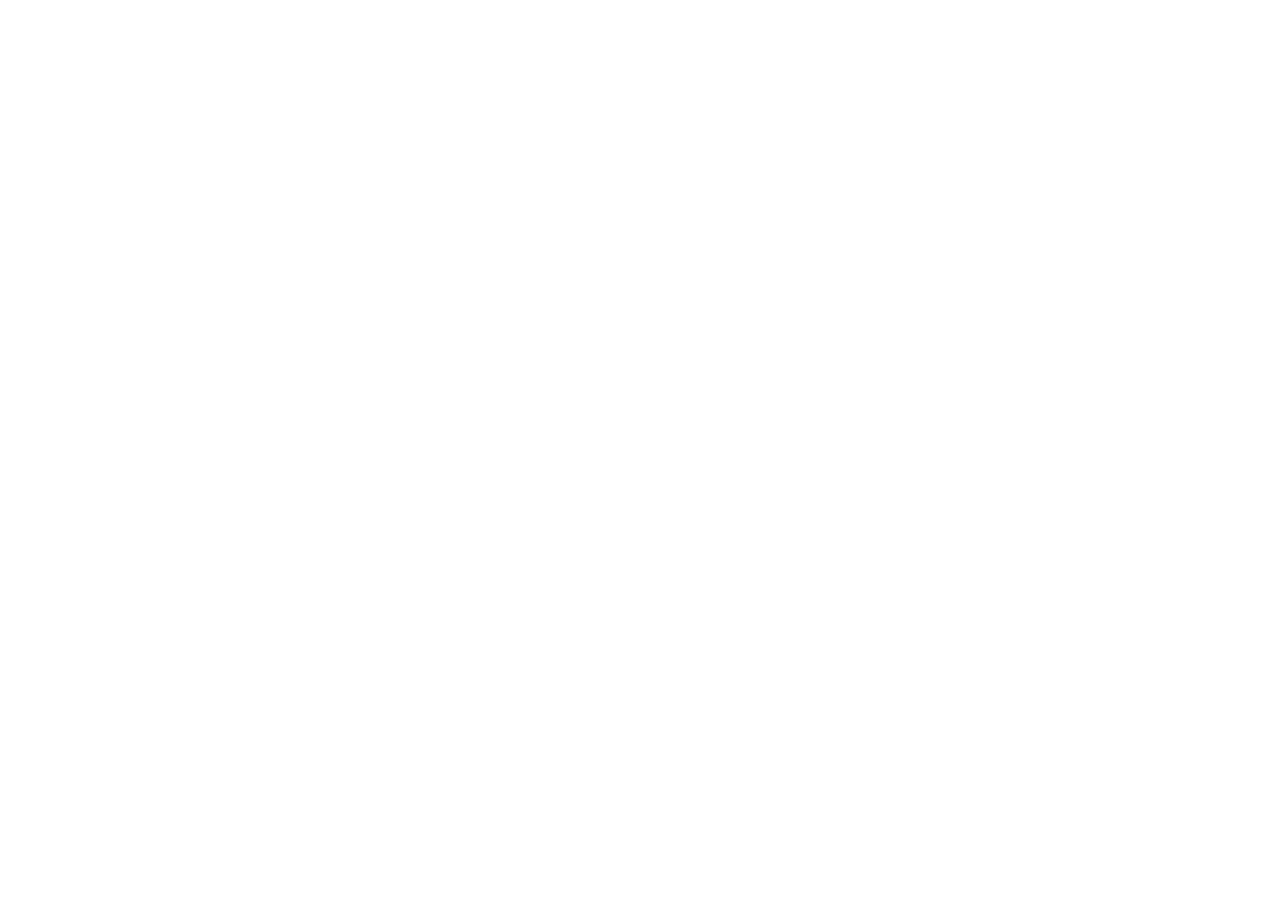
==== index.html @ 38820485 "prototype" ====
<!DOCTYPE html>
<html lang="en">
<head>
    <meta charset="UTF-8">
    <meta http-equiv="X-UA-Compatible" content="IE=edge">
    <meta name="viewport" content="width=, initial-scale=1.0">
    <title>Theetuin</title>
    <script src="https://aframe.io/releases/1.2.0/aframe.min.js"></script>
</head>
<body>
    <a-scene>
        <a-assets>
            <a-asset-item id="tree1-gltf" src="theetuin_modellen/Tree.glb"></a-asset-item>
            <a-asset-item id="tree2-gltf" src="theetuin_modellen/Tree2.glb"></a-asset-item>
            <a-asset-item id="table-gltf" src="theetuin_modellen/End Table.glb"></a-asset-item>
            <a-asset-item id="teapot-gltf" src="theetuin_modellen/Teapot.glb"></a-asset-item>
            <a-asset-item id="teacup-gltf" src="theetuin_modellen/Cup of tea.glb"></a-asset-item>
            <a-asset-item id="chair-gltf" src="theetuin_modellen/Chair.glb"></a-asset-item>
            <a-asset-item id="tafeltje-gltf" src="theetuin_modellen/tafeltje.glb"></a-asset-item>


            <!-- <img scr="/theetuin_modellen/brick.jpg" alt="" id="muur"></img> -->
        </a-assets>

        <a-camera id="js--camera">
            <a-cursor></a-cursor>
        </a-camera>

        <!-- <a-entity light="type: ambient; color: lightgray" position="0 20 0"></a-entity> -->
        <a-sky color="skyblue"></a-sky>

        <a-plane src="/theetuin_modellen/kasseien.jpg" color="#AAA5A5" repeat="15 15" position="0 0 0" rotation="-90 0 0" scale="20 20"></a-plane> <!--vloer-->
        <a-plane src="/theetuin_modellen/gras.jpg" repeat="6 6" position="-5 0.01 -5" rotation="-90 0 0" scale="6 6"></a-plane> <!--gras links voor-->
        <a-plane src="/theetuin_modellen/gras.jpg" repeat="6 6" position="-5 0.01 5" rotation="-90 0 0" scale="6 6"></a-plane> <!--gras links achter-->
        <a-plane src="/theetuin_modellen/gras.jpg" repeat="6 6" position="5 0.01 5" rotation="-90 0 0" scale="6 6"></a-plane> <!--gras rechts achter-->
        <a-plane src="/theetuin_modellen/gras.jpg" repeat="6 6" position="5 0.01 -5" rotation="-90 0 0" scale="6 6"></a-plane> <!--gras links achter-->

        <a-plane src="/theetuin_modellen/brick.jpg" repeat="10 10" color="#996141" position="10 5 0" rotation="0 -90 0" width="20" height="10"></a-plane> <!--rechts-->
        <a-plane src="/theetuin_modellen/brick.jpg" repeat="10 10" color="#996141" position="-10 5 0" rotation="0 90 0" width="20" height="10"></a-plane> <!--links-->
        <a-plane src="/theetuin_modellen/brick.jpg" repeat="10 10" color="#996141" position="0 5 -10" rotation="0 0 0" width="20" height="10"></a-plane> <!--voor-->
        <a-plane src="/theetuin_modellen/brick.jpg" repeat="10 10" color="#996141" position="0 5 10" rotation="180 0 0" width="20" height="10"></a-plane> <!--achter-->
        <a-plane src="/theetuin_modellen/deur.png" position="0 1 9.99" rotation="180 0 0" width="1.5" height="3"></a-plane> <!--achter-->


        <a-entity gltf-model="#tree1-gltf" position="-5 -0.5 -5" scale="1 1 1"></a-entity>
        <a-entity gltf-model="#tree1-gltf" position="5 0 7" scale="1 1 1"></a-entity>
        <a-entity gltf-model="#tree2-gltf" position="-3 2 7" scale="2 2 2"></a-entity>
        <a-entity gltf-model="#tree2-gltf" position="-6 2 4" scale="2 2 2"></a-entity>
        <!-- <a-entity gltf-model="#tree1-gltf" position="-2 0 6" rotation="0 60 0" scale="0.7 0.7 0.7"></a-entity>
        <a-entity gltf-model="#tree1-gltf" position="-4 0 -8" rotation="0 140 0" scale="0.8 0.8 0.8"></a-entity>
        <a-entity gltf-model="#tree2-gltf" position="3 2 4" scale="2 2 2"></a-entity>
        <a-entity gltf-model="#tree2-gltf" position="7 3 -5" scale="2.5 2.5 2.5"></a-entity> -->
        <!-- <a-entity gltf-model="#table-gltf" position="-4 1 -1" rotation="0 90 0" scale="2 2 2"></a-entity> -->
        <a-entity gltf-model="#tafeltje-gltf" position="-4 0.3 -1" rotation="0 90 0" scale="0.6 0.6 0.6"></a-entity>
        <a-entity gltf-model="#teacup-gltf" position="-3.7 0.9 -1.1" scale="0.06 0.06 0.06"></a-entity>
        <a-entity gltf-model="#teacup-gltf" position="-4.2 0.9 -0.8" scale="0.06 0.06 0.06"></a-entity>
        <a-entity gltf-model="#chair-gltf" position="-3 0 -1" rotation="0 180 0" scale="0.1 0.1 0.1" class="clickable js--place"></a-entity>
        <a-entity gltf-model="#chair-gltf" position="-5 0 -1" rotation="0 0 0" scale="0.1 0.1 0.1" class="clickable js--place"></a-entity>

        <a-entity gltf-model="#tafeltje-gltf" position="4 0.3 1" rotation="0 90 0" scale="0.6 0.6 0.6"></a-entity>
        <a-entity gltf-model="#chair-gltf" position="3 0 1" rotation="0 0 0" scale="0.1 0.1 0.1" class="clickable js--place"></a-entity>
        <a-entity gltf-model="#chair-gltf" position="5 0 1" rotation="0 180 0" scale="0.1 0.1 0.1" class="clickable js--place"></a-entity>
        <a-entity gltf-model="#chair-gltf" position="3.5 0 0" rotation="0 290 0" scale="0.1 0.1 0.1" class="clickable js--place"></a-entity>
        <a-entity gltf-model="#teacup-gltf" position="4 0.9 0.8" scale="0.06 0.06 0.06"></a-entity>

        <!-- <a-entity gltf-model="#teapot-gltf" position="-1 1 0"></a-entity> -->
        <a-entity gltf-model="#tafeltje-gltf" position="-0.5 0.3 -6" rotation="0 0 0" scale="0.6 0.6 0.6"></a-entity>
        <a-entity gltf-model="#chair-gltf" position="-0.5 0 -7" rotation="0 270 0" scale="0.1 0.1 0.1" class="clickable js--place"></a-entity>
        <a-entity gltf-model="#chair-gltf" position="-1 0 -5" rotation="0 45 0" scale="0.1 0.1 0.1" class="clickable js--place"></a-entity>

    </a-scene>
</body>
</html>
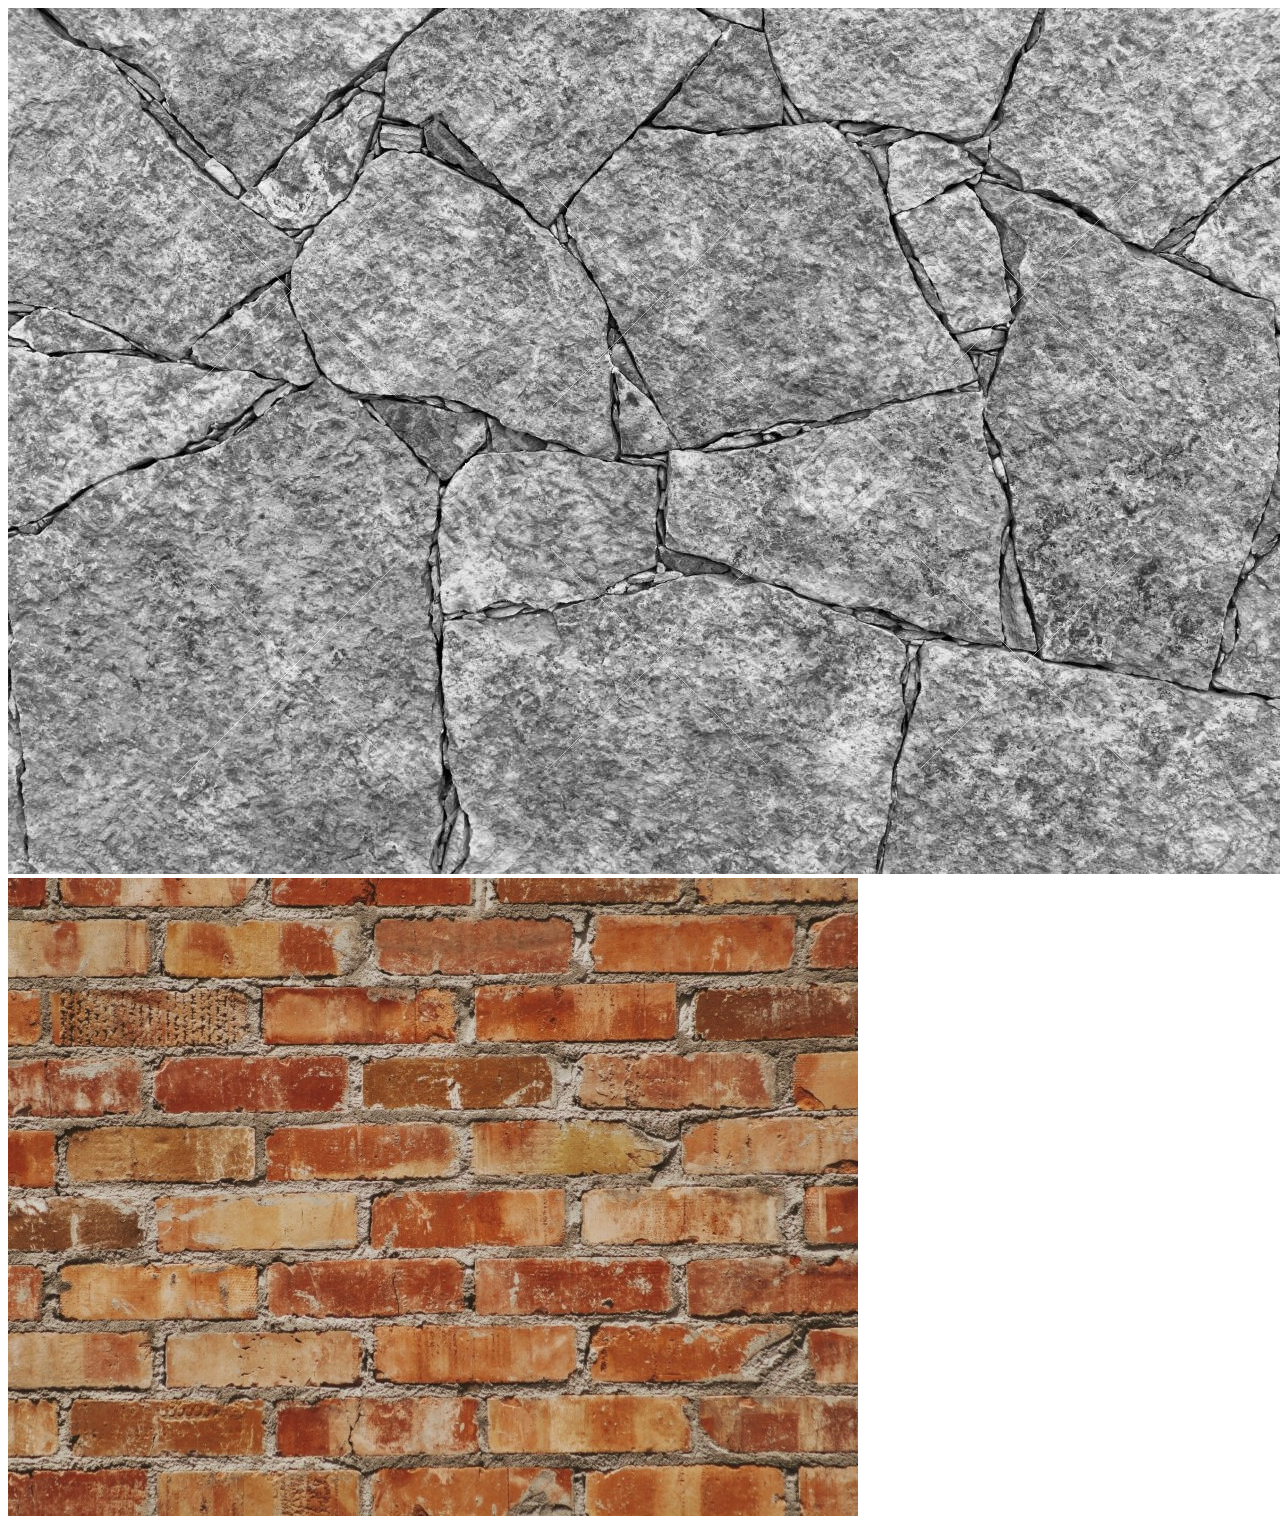
==== commit e1bb8f38: "proto" ====
--- a/index.html
+++ b/index.html
@@ -3,71 +3,65 @@
 <head>
     <meta charset="UTF-8">
     <meta http-equiv="X-UA-Compatible" content="IE=edge">
-    <meta name="viewport" content="width=, initial-scale=1.0">
-    <title>Theetuin</title>
+    <meta name="viewport" content="width=device-width, initial-scale=1.0">
+    <title>proto 1</title>
+    <script src="main.js" defer></script>
     <script src="https://aframe.io/releases/1.2.0/aframe.min.js"></script>
 </head>
-<body>
+<body onload="main()">
     <a-scene>
         <a-assets>
-            <a-asset-item id="tree1-gltf" src="theetuin_modellen/Tree.glb"></a-asset-item>
-            <a-asset-item id="tree2-gltf" src="theetuin_modellen/Tree2.glb"></a-asset-item>
-            <a-asset-item id="table-gltf" src="theetuin_modellen/End Table.glb"></a-asset-item>
-            <a-asset-item id="teapot-gltf" src="theetuin_modellen/Teapot.glb"></a-asset-item>
-            <a-asset-item id="teacup-gltf" src="theetuin_modellen/Cup of tea.glb"></a-asset-item>
-            <a-asset-item id="chair-gltf" src="theetuin_modellen/Chair.glb"></a-asset-item>
-            <a-asset-item id="tafeltje-gltf" src="theetuin_modellen/tafeltje.glb"></a-asset-item>
+            <a-asset-item id="table" src="/models/table.glb"></a-asset-item>
+            <a-asset-item id="lightbulb" src="/models/lightbulb.glb"></a-asset-item>
+            <a-asset-item id="lightbulb_dark" src="/models/lightbulb_dark.glb"></a-asset-item>
+            <a-asset-item id="lightbulb_light" src="/models/lightbulb_light.glb"></a-asset-item>
 
-
-            <!-- <img scr="/theetuin_modellen/brick.jpg" alt="" id="muur"></img> -->
+            <img src="/models/ondergrond.png" alt="" id="grond">
+            <img src="/models/brick.jpg" alt="" id="brick">
         </a-assets>
 
-        <a-camera id="js--camera">
-            <a-cursor></a-cursor>
+        <a-camera position="0 0 0" id="js--camera">
+            <a-entity
+                cursor="fuse: true; fuseTimeout: 500"
+                position="0 0 -1"
+                geometry="primitive: ring; radiusInner: 0.02; radiusOuter: 0.035"
+                material="color: gold"
+                raycaster="far: 20; interval: 1000;"
+                id="js--cursor"
+                shader="flat"
+            ></a-entity>
         </a-camera>
 
-        <!-- <a-entity light="type: ambient; color: lightgray" position="0 20 0"></a-entity> -->
-        <a-sky color="skyblue"></a-sky>
+        <!-- default world -->
+        <a-sky color="#151515"></a-sky>
+        <a-entity light="type: ambient; color: #111111"></a-entity>
+        <a-plane height="50" width="50" rotation="-90 0 0" position="0 -3.5 -20" src="#grond" shadow="receive: true"
+        repeat="10 10"
+        ></a-plane>
 
-        <a-plane src="/theetuin_modellen/kasseien.jpg" color="#AAA5A5" repeat="15 15" position="0 0 0" rotation="-90 0 0" scale="20 20"></a-plane> <!--vloer-->
-        <a-plane src="/theetuin_modellen/gras.jpg" repeat="6 6" position="-5 0.01 -5" rotation="-90 0 0" scale="6 6"></a-plane> <!--gras links voor-->
-        <a-plane src="/theetuin_modellen/gras.jpg" repeat="6 6" position="-5 0.01 5" rotation="-90 0 0" scale="6 6"></a-plane> <!--gras links achter-->
-        <a-plane src="/theetuin_modellen/gras.jpg" repeat="6 6" position="5 0.01 5" rotation="-90 0 0" scale="6 6"></a-plane> <!--gras rechts achter-->
-        <a-plane src="/theetuin_modellen/gras.jpg" repeat="6 6" position="5 0.01 -5" rotation="-90 0 0" scale="6 6"></a-plane> <!--gras links achter-->
+        <!-- walls -->
+        <a-plane src="#brick" repeat="100 100" normal-scale="1 -1" height="15" width="50" rotation="0 90 0" position="-25 -3 -20" color="brown"></a-plane>
+        <a-plane src="#brick" repeat="100 100" normal-scale="1 -1" height="15" width="50" rotation="0 -90 0" position="25 -3 -20" color="brown"></a-plane>
 
-        <a-plane src="/theetuin_modellen/brick.jpg" repeat="10 10" color="#996141" position="10 5 0" rotation="0 -90 0" width="20" height="10"></a-plane> <!--rechts-->
-        <a-plane src="/theetuin_modellen/brick.jpg" repeat="10 10" color="#996141" position="-10 5 0" rotation="0 90 0" width="20" height="10"></a-plane> <!--links-->
-        <a-plane src="/theetuin_modellen/brick.jpg" repeat="10 10" color="#996141" position="0 5 -10" rotation="0 0 0" width="20" height="10"></a-plane> <!--voor-->
-        <a-plane src="/theetuin_modellen/brick.jpg" repeat="10 10" color="#996141" position="0 5 10" rotation="180 0 0" width="20" height="10"></a-plane> <!--achter-->
-        <a-plane src="/theetuin_modellen/deur.png" position="0 1 9.99" rotation="180 0 0" width="1.5" height="3"></a-plane> <!--achter-->
+        <a-plane src="#brick" repeat="100 100" normal-scale="1 -1" height="15" width="50" rotation="180 0 0" position="0 -3 5" color="brown"></a-plane>
+        <a-plane src="#brick" repeat="100 100" normal-scale="1 -1" height="15" width="50" rotation="0 0 0" position="0 -3 -45" color="brown"></a-plane>
 
-
-        <a-entity gltf-model="#tree1-gltf" position="-5 -0.5 -5" scale="1 1 1"></a-entity>
-        <a-entity gltf-model="#tree1-gltf" position="5 0 7" scale="1 1 1"></a-entity>
-        <a-entity gltf-model="#tree2-gltf" position="-3 2 7" scale="2 2 2"></a-entity>
-        <a-entity gltf-model="#tree2-gltf" position="-6 2 4" scale="2 2 2"></a-entity>
-        <!-- <a-entity gltf-model="#tree1-gltf" position="-2 0 6" rotation="0 60 0" scale="0.7 0.7 0.7"></a-entity>
-        <a-entity gltf-model="#tree1-gltf" position="-4 0 -8" rotation="0 140 0" scale="0.8 0.8 0.8"></a-entity>
-        <a-entity gltf-model="#tree2-gltf" position="3 2 4" scale="2 2 2"></a-entity>
-        <a-entity gltf-model="#tree2-gltf" position="7 3 -5" scale="2.5 2.5 2.5"></a-entity> -->
-        <!-- <a-entity gltf-model="#table-gltf" position="-4 1 -1" rotation="0 90 0" scale="2 2 2"></a-entity> -->
-        <a-entity gltf-model="#tafeltje-gltf" position="-4 0.3 -1" rotation="0 90 0" scale="0.6 0.6 0.6"></a-entity>
-        <a-entity gltf-model="#teacup-gltf" position="-3.7 0.9 -1.1" scale="0.06 0.06 0.06"></a-entity>
-        <a-entity gltf-model="#teacup-gltf" position="-4.2 0.9 -0.8" scale="0.06 0.06 0.06"></a-entity>
-        <a-entity gltf-model="#chair-gltf" position="-3 0 -1" rotation="0 180 0" scale="0.1 0.1 0.1" class="clickable js--place"></a-entity>
-        <a-entity gltf-model="#chair-gltf" position="-5 0 -1" rotation="0 0 0" scale="0.1 0.1 0.1" class="clickable js--place"></a-entity>
-
-        <a-entity gltf-model="#tafeltje-gltf" position="4 0.3 1" rotation="0 90 0" scale="0.6 0.6 0.6"></a-entity>
-        <a-entity gltf-model="#chair-gltf" position="3 0 1" rotation="0 0 0" scale="0.1 0.1 0.1" class="clickable js--place"></a-entity>
-        <a-entity gltf-model="#chair-gltf" position="5 0 1" rotation="0 180 0" scale="0.1 0.1 0.1" class="clickable js--place"></a-entity>
-        <a-entity gltf-model="#chair-gltf" position="3.5 0 0" rotation="0 290 0" scale="0.1 0.1 0.1" class="clickable js--place"></a-entity>
-        <a-entity gltf-model="#teacup-gltf" position="4 0.9 0.8" scale="0.06 0.06 0.06"></a-entity>
-
-        <!-- <a-entity gltf-model="#teapot-gltf" position="-1 1 0"></a-entity> -->
-        <a-entity gltf-model="#tafeltje-gltf" position="-0.5 0.3 -6" rotation="0 0 0" scale="0.6 0.6 0.6"></a-entity>
-        <a-entity gltf-model="#chair-gltf" position="-0.5 0 -7" rotation="0 270 0" scale="0.1 0.1 0.1" class="clickable js--place"></a-entity>
-        <a-entity gltf-model="#chair-gltf" position="-1 0 -5" rotation="0 45 0" scale="0.1 0.1 0.1" class="clickable js--place"></a-entity>
+        <!-- entities -->
+        <!-- scene 1 -->
+        <a-entity gltf-model="#table" position="0 -1.5 -8" rotation="0 90 0" ></a-entity>
+        <a-entity gltf-model="#lightbulb_light" position="3 -1.2 -9.3" rotation="75 0 50" scale="0.2 0.2 0.2">
+            <a-entity light="type: point; intensity: 0; distance: 20; decay: 10; castShadow: true;" position="0 10 0" id="js--light1"></a-entity>
+        </a-entity>
+        <!-- scene 2 -->
+        <a-entity gltf-model="#table" position="15 -1.5 -21" rotation="0 45 0" ></a-entity>
+        <a-entity gltf-model="#lightbulb_light" position="12 -1.2 -23" rotation="75 0 0" scale="0.2 0.2 0.2">
+            <a-entity light="type: point; intensity: 0; distance: 20; decay: 10; castShadow: true;" position="0 10 0" id="js--light2"></a-entity>
+        </a-entity>
+        <!-- scene 3 -->
+        <a-entity gltf-model="#table" position="-12.4 -1.5 -19"></a-entity>
+        <a-entity gltf-model="#lightbulb_light" position="-13.5 -1.2 -22" rotation="75 0 -75" scale="0.2 0.2 0.2">
+            <a-entity light="type: point; intensity: 0; distance: 20; decay: 10; castShadow: true;" position="0 10 0" id="js--light3"></a-entity>
+        </a-entity>
 
     </a-scene>
-</body>
-</html>
+</body>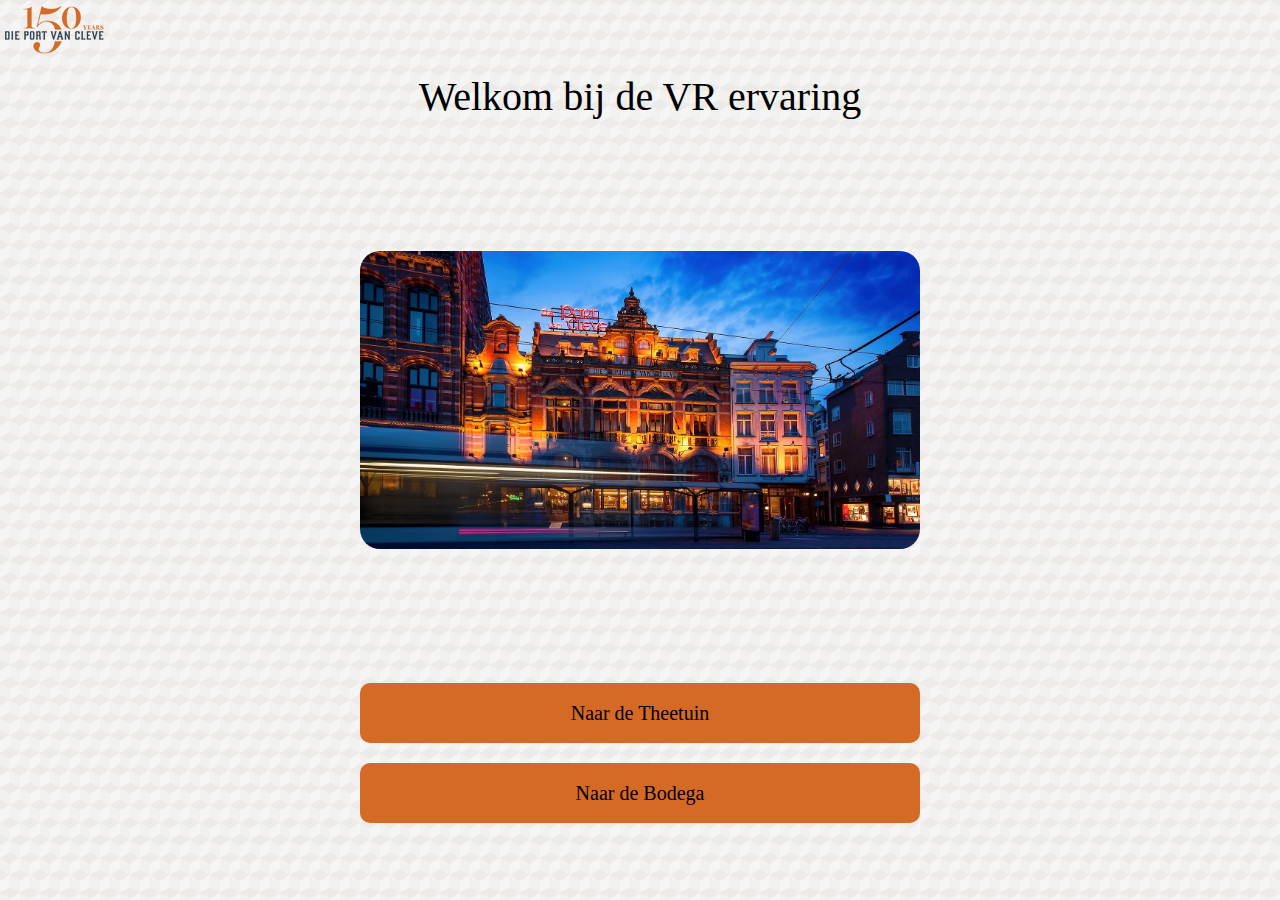
==== commit 61f6e5f3: "animations added" ====
--- a/index.html
+++ b/index.html
@@ -1,67 +1,39 @@
 <!DOCTYPE html>
 <html lang="en">
+
 <head>
     <meta charset="UTF-8">
     <meta http-equiv="X-UA-Compatible" content="IE=edge">
     <meta name="viewport" content="width=device-width, initial-scale=1.0">
-    <title>proto 1</title>
-    <script src="main.js" defer></script>
-    <script src="https://aframe.io/releases/1.2.0/aframe.min.js"></script>
+    <link rel="stylesheet" href="reset.css">
+    <link rel="stylesheet" href="style.css">
+    <script src="javascript/startmenu.js"></script>
+    <title>Die Port van Cleve</title>
 </head>
-<body onload="main()">
-    <a-scene>
-        <a-assets>
-            <a-asset-item id="table" src="/models/table.glb"></a-asset-item>
-            <a-asset-item id="lightbulb" src="/models/lightbulb.glb"></a-asset-item>
-            <a-asset-item id="lightbulb_dark" src="/models/lightbulb_dark.glb"></a-asset-item>
-            <a-asset-item id="lightbulb_light" src="/models/lightbulb_light.glb"></a-asset-item>
 
-            <img src="/models/ondergrond.png" alt="" id="grond">
-            <img src="/models/brick.jpg" alt="" id="brick">
-        </a-assets>
-
-        <a-camera position="0 0 0" id="js--camera">
-            <a-entity
-                cursor="fuse: true; fuseTimeout: 500"
-                position="0 0 -1"
-                geometry="primitive: ring; radiusInner: 0.02; radiusOuter: 0.035"
-                material="color: gold"
-                raycaster="far: 20; interval: 1000;"
-                id="js--cursor"
-                shader="flat"
-            ></a-entity>
-        </a-camera>
-
-        <!-- default world -->
-        <a-sky color="#151515"></a-sky>
-        <a-entity light="type: ambient; color: #111111"></a-entity>
-        <a-plane height="50" width="50" rotation="-90 0 0" position="0 -3.5 -20" src="#grond" shadow="receive: true"
-        repeat="10 10"
-        ></a-plane>
-
-        <!-- walls -->
-        <a-plane src="#brick" repeat="100 100" normal-scale="1 -1" height="15" width="50" rotation="0 90 0" position="-25 -3 -20" color="brown"></a-plane>
-        <a-plane src="#brick" repeat="100 100" normal-scale="1 -1" height="15" width="50" rotation="0 -90 0" position="25 -3 -20" color="brown"></a-plane>
-
-        <a-plane src="#brick" repeat="100 100" normal-scale="1 -1" height="15" width="50" rotation="180 0 0" position="0 -3 5" color="brown"></a-plane>
-        <a-plane src="#brick" repeat="100 100" normal-scale="1 -1" height="15" width="50" rotation="0 0 0" position="0 -3 -45" color="brown"></a-plane>
-
-        <!-- entities -->
-        <!-- scene 1 -->
-        <a-entity gltf-model="#table" position="0 -1.5 -8" rotation="0 90 0" ></a-entity>
-        <a-entity gltf-model="#lightbulb_light" position="3 -1.2 -9.3" rotation="75 0 50" scale="0.2 0.2 0.2">
-            <a-entity light="type: point; intensity: 0; distance: 20; decay: 10; castShadow: true;" position="0 10 0" id="js--light1"></a-entity>
-        </a-entity>
-        <!-- scene 2 -->
-        <a-entity gltf-model="#table" position="15 -1.5 -21" rotation="0 45 0" ></a-entity>
-        <a-entity gltf-model="#lightbulb_light" position="12 -1.2 -23" rotation="75 0 0" scale="0.2 0.2 0.2">
-            <a-entity light="type: point; intensity: 0; distance: 20; decay: 10; castShadow: true;" position="0 10 0" id="js--light2"></a-entity>
-        </a-entity>
-        <!-- scene 3 -->
-        <a-entity gltf-model="#table" position="-12.4 -1.5 -19"></a-entity>
-        <a-entity gltf-model="#lightbulb_light" position="-13.5 -1.2 -22" rotation="75 0 -75" scale="0.2 0.2 0.2">
-            <a-entity light="type: point; intensity: 0; distance: 20; decay: 10; castShadow: true;" position="0 10 0" id="js--light3"></a-entity>
-        </a-entity>
-
-    </a-scene>
-</body>+<body id="js--body">
+    <img src="img/DPVCJubileumLogo.webp" alt="150 jaar Die Port van Cleve" class="logo">
+    <section class="home__wrapper" id="js--home">
+        <h1 class="home__wrapper__titel">Welkom bij de VR ervaring</h1>
+        <img class="home__wrapper__img" src="img/dpvcGebouw.webp" alt="Die Port Van Cleve">
+        <section class="home__wrapper__buttons">
+            <p class="home__wrapper__buttons__button" id="js--theetuinKnop">Naar de Theetuin</p>
+            <p class="home__wrapper__buttons__button" id="js--bodegaKnop">Naar de Bodega</p>
+        </section>
+    </section>
+    <section class="theetuin__wrapper" id="js--theetuin">
+        <h1 class="theetuin__wrapper__titel">Bekijk de Theetuin</h1>
+        <p class="theetuin__wrapper__uitleg">Let op, deze ervaring gebruikt geluid en is dus ook het best te ervaren met een koptelefoon</p>
+        <p class="theetuin__wrapper__uitleg">U kunt zo uw telefoon rond u heen bewegen om rond te kijken in de kamer</p>
+        <a href="theetuin.html" class="theetuin__wrapper__button"><p>Naar de Theetuin</p></a>
+        <p class="terugknop" id="js--terugKnop1">terug naar het menu</p>
+    </section>
+    <section class="bodega__wrapper" id="js--bodega">
+        <h1 class="bodega__wrapper__titel">Bekijk de Bodega</h1>
+        <p class="bodega__wrapper__uitleg">Let op, deze ervaring gebruikt geluid en is dus ook het best te ervaren met een koptelefoon</p>
+        <p class="bodega__wrapper__uitleg">U kunt zo uw telefoon rond u heen bewegen om rond te kijken in de kamer</p>
+        <a href="bodega.html" class="bodega__wrapper__button"><p>Naar de Bodega</p></a>
+        <p class="terugknop" id="js--terugKnop2">terug naar het menu</p>
+    </section>
+</body>
+</html>--- a/style.css
+++ b/style.css
@@ -0,0 +1,162 @@
+*,
+*::before,
+*::after {
+    margin: 0;
+    padding: 0;
+    box-sizing: border-box;
+}
+
+html {
+    font-size: 62.5%;
+    font-family: 'Times New Roman', Times, serif;
+}
+
+body {
+    height: 100vh;
+    width: 100vw;
+    display: flex;
+    justify-content: center;
+    background-color: #f5f5f5;
+    /* code van magicpattern.design */
+    background-image: linear-gradient(30deg, #edebe7 12%, transparent 12.5%, transparent 87%, #edebe7 87.5%, #edebe7), linear-gradient(150deg, #edebe7 12%, transparent 12.5%, transparent 87%, #edebe7 87.5%, #edebe7), linear-gradient(30deg, #edebe7 12%, transparent 12.5%, transparent 87%, #edebe7 87.5%, #edebe7), linear-gradient(150deg, #edebe7 12%, transparent 12.5%, transparent 87%, #edebe7 87.5%, #edebe7), linear-gradient(60deg, #edebe777 25%, transparent 25.5%, transparent 75%, #edebe777 75%, #edebe777), linear-gradient(60deg, #edebe777 25%, transparent 25.5%, transparent 75%, #edebe777 75%, #edebe777);
+    background-size: 20px 35px;
+    background-position: 0 0, 0 0, 10px 18px, 10px 18px, 0 0, 10px 18px;
+    /* einde achtergrond code */
+}
+
+.logo {
+    position: fixed;
+    left: 0;
+    right: 0;
+}
+
+.home__wrapper {
+    position: absolute;
+    max-width: 700px;
+    height: 100%;
+    width: 100%;
+    display: flex;
+    justify-content: center;
+    flex-wrap: wrap;
+    align-items: center;
+}
+
+.home__wrapper__titel {
+    width: 80%;
+    font-size: 4rem;
+    text-align: center;
+    padding: 2rem;
+}
+
+.home__wrapper__img {
+    width: 80%;
+    border-radius: 2rem;
+}
+
+.home__wrapper__buttons {
+    width: 80%;
+}
+
+.home__wrapper__buttons__button {
+    background-color: #d56a27;
+    margin: 2rem 0;
+    font-size: 2rem;
+    padding: 2rem;
+    border-radius: 1rem;
+    text-align: center;
+    cursor: pointer;
+}
+
+a {
+    color: inherit;
+    text-decoration: none;
+}
+
+.theetuin__wrapper {
+    position: absolute;
+    max-width: 700px;
+    height: 100%;
+    width: 100%;
+    opacity: 0;
+    display: none;
+    justify-content: center;
+    flex-wrap: wrap;
+    align-items: center;
+}
+
+.theetuin__wrapper__titel {
+    width: 80%;
+    font-size: 4rem;
+    text-align: center;
+    padding: 2rem;
+}
+
+.theetuin__wrapper__button {
+    width: 80%;
+    background-color: #d56a27;
+    margin: 2rem 0;
+    font-size: 2rem;
+    padding: 2rem;
+    border-radius: 1rem;
+    text-align: center;
+    align-self: flex-end;
+    cursor: pointer;
+}
+
+.theetuin__wrapper__uitleg {
+    width: 80%;
+    font-size: 2rem;
+    text-align: left;
+}
+
+.theetuin__wrapper__uitleg:nth-of-type(2) {
+    text-align: right;
+}
+
+.bodega__wrapper {
+    position: absolute;
+    max-width: 700px;
+    height: 100%;
+    width: 100%;
+    opacity: 0;
+    display: none;
+    justify-content: center;
+    flex-wrap: wrap;
+    align-items: center;
+}
+
+.bodega__wrapper__titel {
+    width: 80%;
+    font-size: 4rem;
+    text-align: center;
+    padding: 2rem;
+}
+
+.bodega__wrapper__button {
+    width: 80%;
+    background-color: #d56a27;
+    margin: 2rem 0;
+    font-size: 2rem;
+    padding: 2rem;
+    border-radius: 1rem;
+    text-align: center;
+    align-self: flex-end;
+    cursor: pointer;
+}
+
+.bodega__wrapper__uitleg {
+    width: 80%;
+    font-size: 2rem;
+    text-align: left;
+}
+
+.bodega__wrapper__uitleg:nth-of-type(2) {
+    text-align: right;
+}
+
+.terugknop {
+    font-size: 1.5rem;
+    padding: 2rem;
+    align-self: flex-start;
+    cursor: pointer;
+}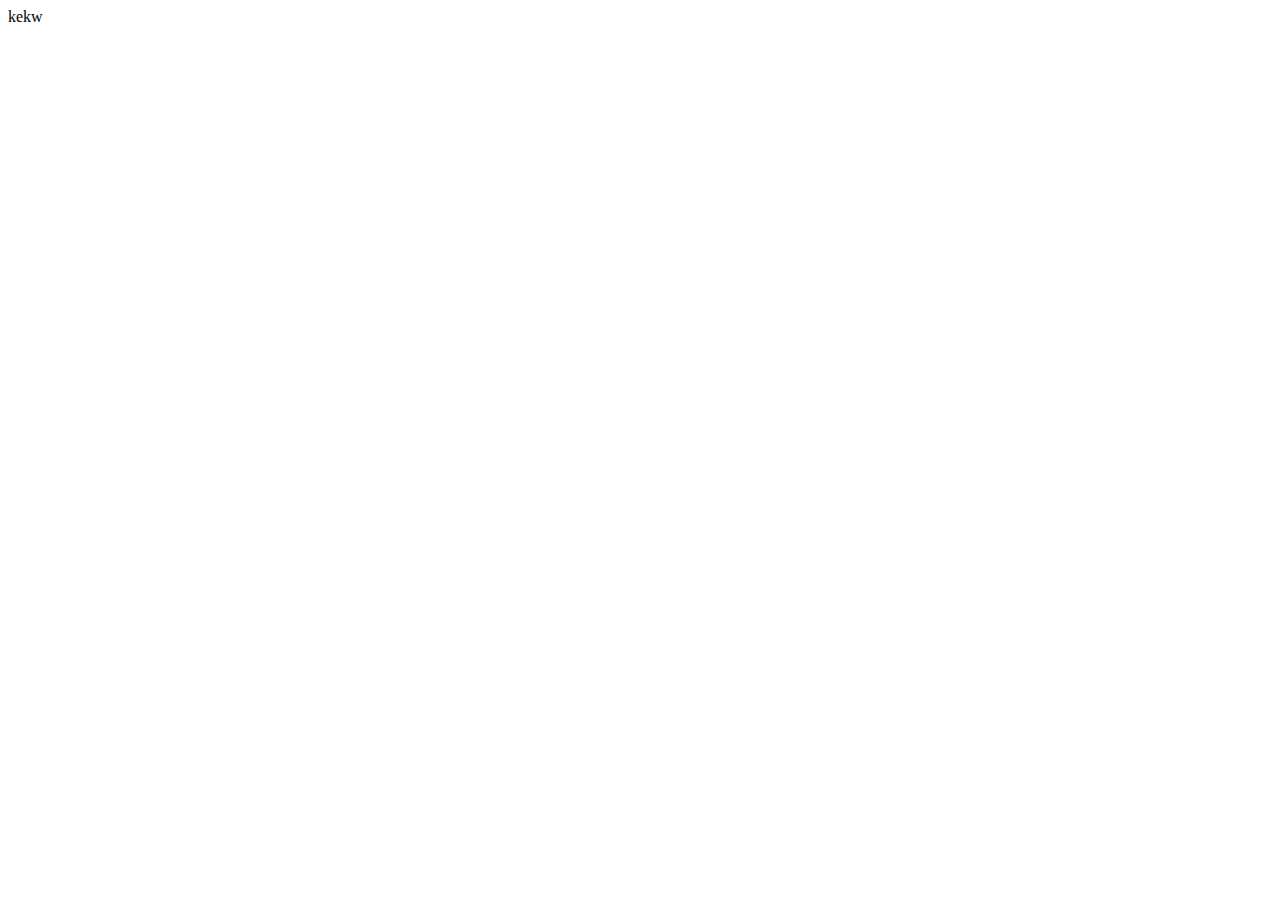
==== commit cea83c80: "einde hopelijk" ====
--- a/index.html
+++ b/index.html
@@ -1,39 +1,12 @@
 <!DOCTYPE html>
 <html lang="en">
-
 <head>
     <meta charset="UTF-8">
     <meta http-equiv="X-UA-Compatible" content="IE=edge">
     <meta name="viewport" content="width=device-width, initial-scale=1.0">
-    <link rel="stylesheet" href="reset.css">
-    <link rel="stylesheet" href="style.css">
-    <script src="javascript/startmenu.js"></script>
-    <title>Die Port van Cleve</title>
+    <title>kek</title>
 </head>
-
-<body id="js--body">
-    <img src="img/DPVCJubileumLogo.webp" alt="150 jaar Die Port van Cleve" class="logo">
-    <section class="home__wrapper" id="js--home">
-        <h1 class="home__wrapper__titel">Welkom bij de VR ervaring</h1>
-        <img class="home__wrapper__img" src="img/dpvcGebouw.webp" alt="Die Port Van Cleve">
-        <section class="home__wrapper__buttons">
-            <p class="home__wrapper__buttons__button" id="js--theetuinKnop">Naar de Theetuin</p>
-            <p class="home__wrapper__buttons__button" id="js--bodegaKnop">Naar de Bodega</p>
-        </section>
-    </section>
-    <section class="theetuin__wrapper" id="js--theetuin">
-        <h1 class="theetuin__wrapper__titel">Bekijk de Theetuin</h1>
-        <p class="theetuin__wrapper__uitleg">Let op, deze ervaring gebruikt geluid en is dus ook het best te ervaren met een koptelefoon</p>
-        <p class="theetuin__wrapper__uitleg">U kunt zo uw telefoon rond u heen bewegen om rond te kijken in de kamer</p>
-        <a href="theetuin.html" class="theetuin__wrapper__button"><p>Naar de Theetuin</p></a>
-        <p class="terugknop" id="js--terugKnop1">terug naar het menu</p>
-    </section>
-    <section class="bodega__wrapper" id="js--bodega">
-        <h1 class="bodega__wrapper__titel">Bekijk de Bodega</h1>
-        <p class="bodega__wrapper__uitleg">Let op, deze ervaring gebruikt geluid en is dus ook het best te ervaren met een koptelefoon</p>
-        <p class="bodega__wrapper__uitleg">U kunt zo uw telefoon rond u heen bewegen om rond te kijken in de kamer</p>
-        <a href="bodega.html" class="bodega__wrapper__button"><p>Naar de Bodega</p></a>
-        <p class="terugknop" id="js--terugKnop2">terug naar het menu</p>
-    </section>
+<body>
+    <div>kekw</div>
 </body>
 </html>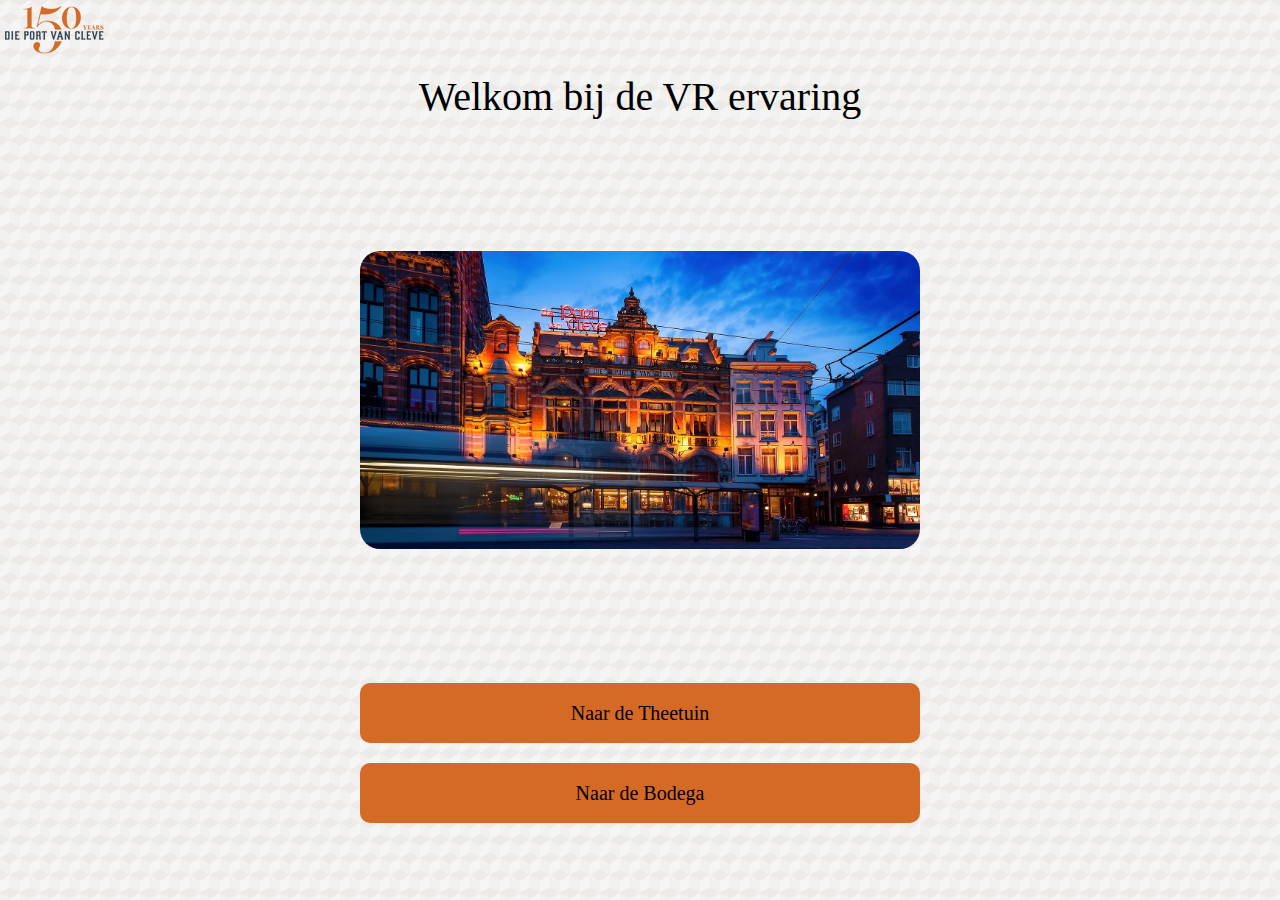
==== commit 7b37bcb2: "Merge remote-tracking branch 'origin/enrique'" ====
--- a/index.html
+++ b/index.html
@@ -4,9 +4,35 @@
     <meta charset="UTF-8">
     <meta http-equiv="X-UA-Compatible" content="IE=edge">
     <meta name="viewport" content="width=device-width, initial-scale=1.0">
-    <title>kek</title>
+    <link rel="stylesheet" href="reset.css">
+    <link rel="stylesheet" href="style.css">
+    <script src="javascript/startmenu.js"></script>
+    <title>Die Port van Cleve</title>
 </head>
-<body>
-    <div>kekw</div>
+
+<body id="js--body" class="home">
+    <img src="img/DPVCJubileumLogo.webp" alt="150 jaar Die Port van Cleve" class="logo">
+    <section class="home__wrapper" id="js--home">
+        <h1 class="home__wrapper__titel">Welkom bij de VR ervaring</h1>
+        <img class="home__wrapper__img" src="img/dpvcGebouw.webp" alt="Die Port Van Cleve">
+        <section class="home__wrapper__buttons">
+            <p class="home__wrapper__buttons__button" id="js--theetuinKnop">Naar de Theetuin</p>
+            <p class="home__wrapper__buttons__button" id="js--bodegaKnop">Naar de Bodega</p>
+        </section>
+    </section>
+    <section class="theetuin__wrapper" id="js--theetuin">
+        <h1 class="theetuin__wrapper__titel">Bekijk de Theetuin</h1>
+        <p class="theetuin__wrapper__uitleg">Let op, deze ervaring gebruikt geluid en is dus ook het best te ervaren met een koptelefoon</p>
+        <p class="theetuin__wrapper__uitleg">U kunt zo uw telefoon rond u heen bewegen om rond te kijken in de kamer</p>
+        <a href="theetuin.html" class="theetuin__wrapper__button"><p>Naar de Theetuin</p></a>
+        <p class="terugknop" id="js--terugKnop1">terug naar het menu</p>
+    </section>
+    <section class="bodega__wrapper" id="js--bodega">
+        <h1 class="bodega__wrapper__titel">Bekijk de Bodega</h1>
+        <p class="bodega__wrapper__uitleg">Let op, deze ervaring gebruikt geluid en is dus ook het best te ervaren met een koptelefoon</p>
+        <p class="bodega__wrapper__uitleg">U kunt zo uw telefoon rond u heen bewegen om rond te kijken in de kamer</p>
+        <a href="bodega.html" class="bodega__wrapper__button"><p>Naar de Bodega</p></a>
+        <p class="terugknop" id="js--terugKnop2">terug naar het menu</p>
+    </section>
 </body>
 </html>--- a/style.css
+++ b/style.css
@@ -0,0 +1,174 @@
+*,
+*::before,
+*::after {
+    margin: 0;
+    padding: 0;
+    box-sizing: border-box;
+}
+
+html {
+    font-size: 62.5%;
+    font-family: 'Times New Roman', Times, serif;
+}
+
+body {
+    height: 100vh;
+    width: 100vw;
+    display: flex;
+    justify-content: center;
+    background-color: #f5f5f5;
+    /* code van magicpattern.design */
+    
+    /* einde achtergrond code */
+}
+
+.home { 
+    /* met een beetje hulp van magicpattern.design */
+    background-image: linear-gradient(30deg, #edebe7 12%, transparent 12.5%, transparent 87%, #edebe7 87.5%, #edebe7), linear-gradient(150deg, #edebe7 12%, transparent 12.5%, transparent 87%, #edebe7 87.5%, #edebe7), linear-gradient(30deg, #edebe7 12%, transparent 12.5%, transparent 87%, #edebe7 87.5%, #edebe7), linear-gradient(150deg, #edebe7 12%, transparent 12.5%, transparent 87%, #edebe7 87.5%, #edebe7), linear-gradient(60deg, #edebe777 25%, transparent 25.5%, transparent 75%, #edebe777 75%, #edebe777), linear-gradient(60deg, #edebe777 25%, transparent 25.5%, transparent 75%, #edebe777 75%, #edebe777);
+    background-size: 20px 35px;
+    background-position: 0 0, 0 0, 10px 18px, 10px 18px, 0 0, 10px 18px;
+} 
+
+.theetuin {
+    background-image: repeating-radial-gradient(circle at 0 0, transparent 0, #f5f5f5 23px), repeating-linear-gradient(#edebe755, #edebe7);
+}
+
+.bodega  {
+    background: linear-gradient(135deg, #edebe755 25%, transparent 25%) -18px 0/ 36px 36px, linear-gradient(225deg, #edebe7 25%, transparent 25%) -18px 0/ 36px 36px, linear-gradient(315deg, #edebe755 25%, transparent 25%) 0px 0/ 36px 36px, linear-gradient(45deg, #edebe7 25%, #f5f5f5 25%) 0px 0/ 36px 36px;
+}
+.logo {
+    position: fixed;
+    left: 0;
+    right: 0;
+}
+
+.home__wrapper {
+    position: absolute;
+    max-width: 700px;
+    height: 100%;
+    width: 100%;
+    display: flex;
+    justify-content: center;
+    flex-wrap: wrap;
+    align-items: center;
+}
+
+.home__wrapper__titel {
+    width: 80%;
+    font-size: 4rem;
+    text-align: center;
+    padding: 2rem;
+}
+
+.home__wrapper__img {
+    width: 80%;
+    border-radius: 2rem;
+}
+
+.home__wrapper__buttons {
+    width: 80%;
+}
+
+.home__wrapper__buttons__button {
+    background-color: #d56a27;
+    margin: 2rem 0;
+    font-size: 2rem;
+    padding: 2rem;
+    border-radius: 1rem;
+    text-align: center;
+    cursor: pointer;
+}
+
+a {
+    color: inherit;
+    text-decoration: none;
+}
+
+.theetuin__wrapper {
+    position: absolute;
+    max-width: 700px;
+    height: 100%;
+    width: 100%;
+    opacity: 0;
+    display: none;
+    justify-content: center;
+    flex-wrap: wrap;
+    align-items: center;
+}
+
+.theetuin__wrapper__titel {
+    width: 80%;
+    font-size: 4rem;
+    text-align: center;
+    padding: 2rem;
+}
+
+.theetuin__wrapper__button {
+    width: 80%;
+    background-color: #d56a27;
+    margin: 2rem 0;
+    font-size: 2rem;
+    padding: 2rem;
+    border-radius: 1rem;
+    text-align: center;
+    align-self: flex-end;
+    cursor: pointer;
+}
+
+.theetuin__wrapper__uitleg {
+    width: 80%;
+    font-size: 2rem;
+    text-align: left;
+}
+
+.theetuin__wrapper__uitleg:nth-of-type(2) {
+    text-align: right;
+}
+
+.bodega__wrapper {
+    position: absolute;
+    max-width: 700px;
+    height: 100%;
+    width: 100%;
+    opacity: 0;
+    display: none;
+    justify-content: center;
+    flex-wrap: wrap;
+    align-items: center;
+}
+
+.bodega__wrapper__titel {
+    width: 80%;
+    font-size: 4rem;
+    text-align: center;
+    padding: 2rem;
+}
+
+.bodega__wrapper__button {
+    width: 80%;
+    background-color: #d56a27;
+    margin: 2rem 0;
+    font-size: 2rem;
+    padding: 2rem;
+    border-radius: 1rem;
+    text-align: center;
+    align-self: flex-end;
+    cursor: pointer;
+}
+
+.bodega__wrapper__uitleg {
+    width: 80%;
+    font-size: 2rem;
+    text-align: left;
+}
+
+.bodega__wrapper__uitleg:nth-of-type(2) {
+    text-align: right;
+}
+
+.terugknop {
+    font-size: 1.5rem;
+    padding: 2rem;
+    align-self: flex-start;
+    cursor: pointer;
+}